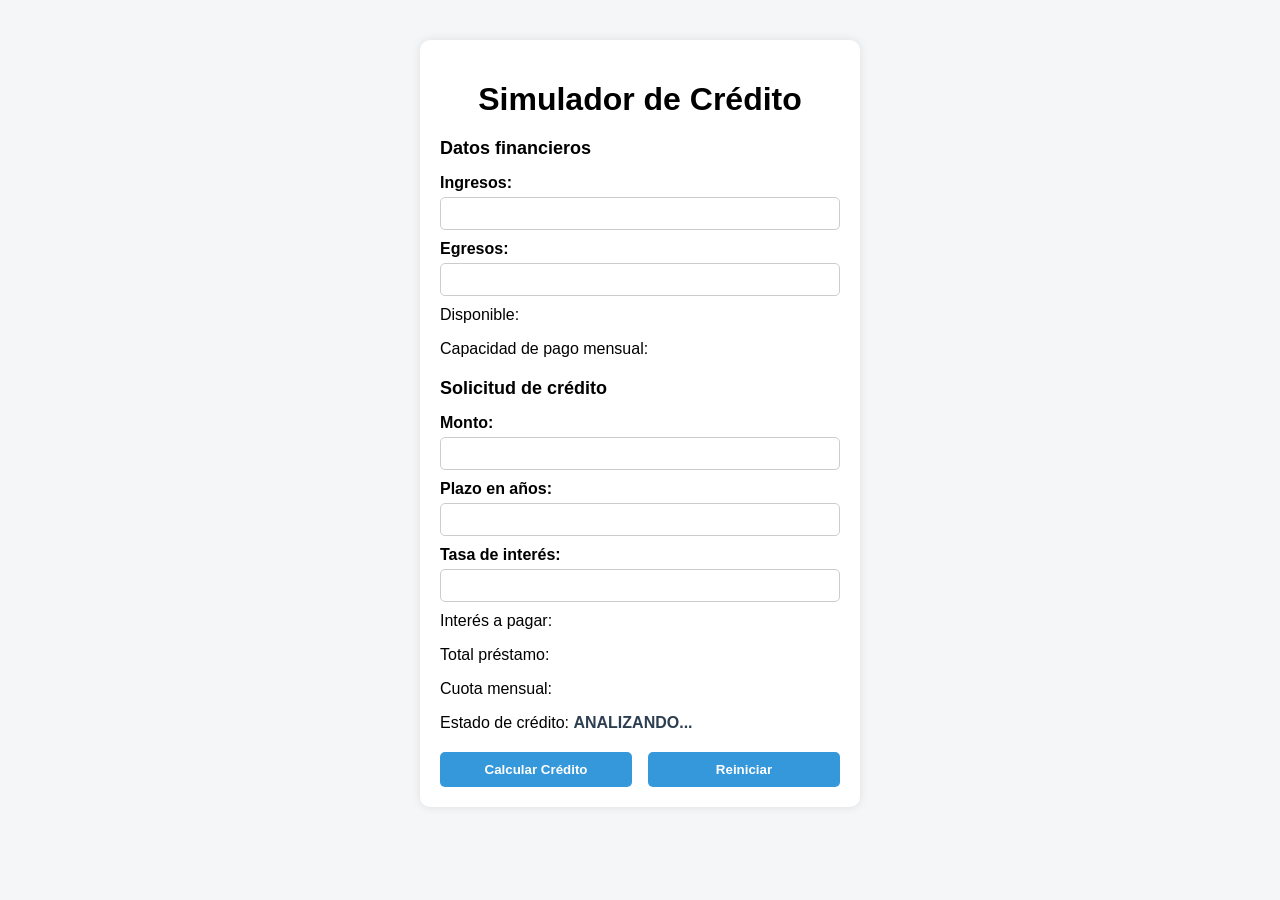
==== simulador.html @ 1bf660b7 "project start" ====
<!DOCTYPE html>
<html lang="es">
<head>
    <meta charset="UTF-8">
    <meta name="viewport" content="width=device-width, initial-scale=1.0">
    <title>Simulador de Crédito</title>
    <link rel="stylesheet" href="simulador.css">
</head>
<body>

    <div class="container">
        <h1>Simulador de Crédito</h1>

        <h2>Datos financieros</h2>
        <label for="txtIngresos">Ingresos:</label>
        <input type="text" id="txtIngresos">

        <label for="txtEgresos">Egresos:</label>
        <input type="text" id="txtEgresos">

        <p>Disponible: <span id="spnDisponible"></span></p>
        <p>Capacidad de pago mensual: <span id="spnCapacidadPago"></span></p>

        <h2>Solicitud de crédito</h2>
        <label for="txtMonto">Monto:</label>
        <input type="text" id="txtMonto">

        <label for="txtPlazo">Plazo en años:</label>
        <input type="text" id="txtPlazo">

        <label for="txtTasaInteres">Tasa de interés:</label>
        <input type="text" id="txtTasaInteres">

        <p>Interés a pagar: <span id="spnInteresPagar"></span></p>
        <p>Total préstamo: <span id="spnTotalPrestamo"></span></p>
        <p>Cuota mensual: <span id="spnCuotaMensual"></span></p>
        <p>Estado de crédito: <span id="spnEstadoCredito">ANALIZANDO...</span></p>

        <div class="buttons">
            <button id="btnCalcularCredito">Calcular Crédito</button>
            <button id="btnReiniciar">Reiniciar</button>
        </div>
    </div>

</body>
</html>
---- simulador.css ----
body {
    font-family: Arial, sans-serif;
    background-color: #f4f6f8;
    margin: 0;
    padding: 0;
}

.container {
    width: 400px;
    margin: 40px auto;
    padding: 20px;
    background-color: white;
    border-radius: 10px;
    box-shadow: 0 0 10px rgba(0,0,0,0.1);
}

h1 {
    text-align: center;
    margin-bottom: 20px;
}

h2 {
    margin-top: 20px;
    font-size: 18px;
}

label {
    display: block;
    margin-top: 10px;
    font-weight: bold;
}

input {
    width: 100%;
    padding: 8px;
    margin-top: 5px;
    border-radius: 5px;
    border: 1px solid #ccc;
    box-sizing: border-box;
}

p {
    margin-top: 10px;
}

span {
    font-weight: bold;
    color: #2c3e50;
}

.buttons {
    margin-top: 20px;
    display: flex;
    justify-content: space-between;
}

button {
    width: 48%;
    padding: 10px;
    border: none;
    border-radius: 5px;
    background-color: #3498db;
    color: white;
    font-weight: bold;
    cursor: pointer;
}

button:hover {
    background-color: #2980b9;
}
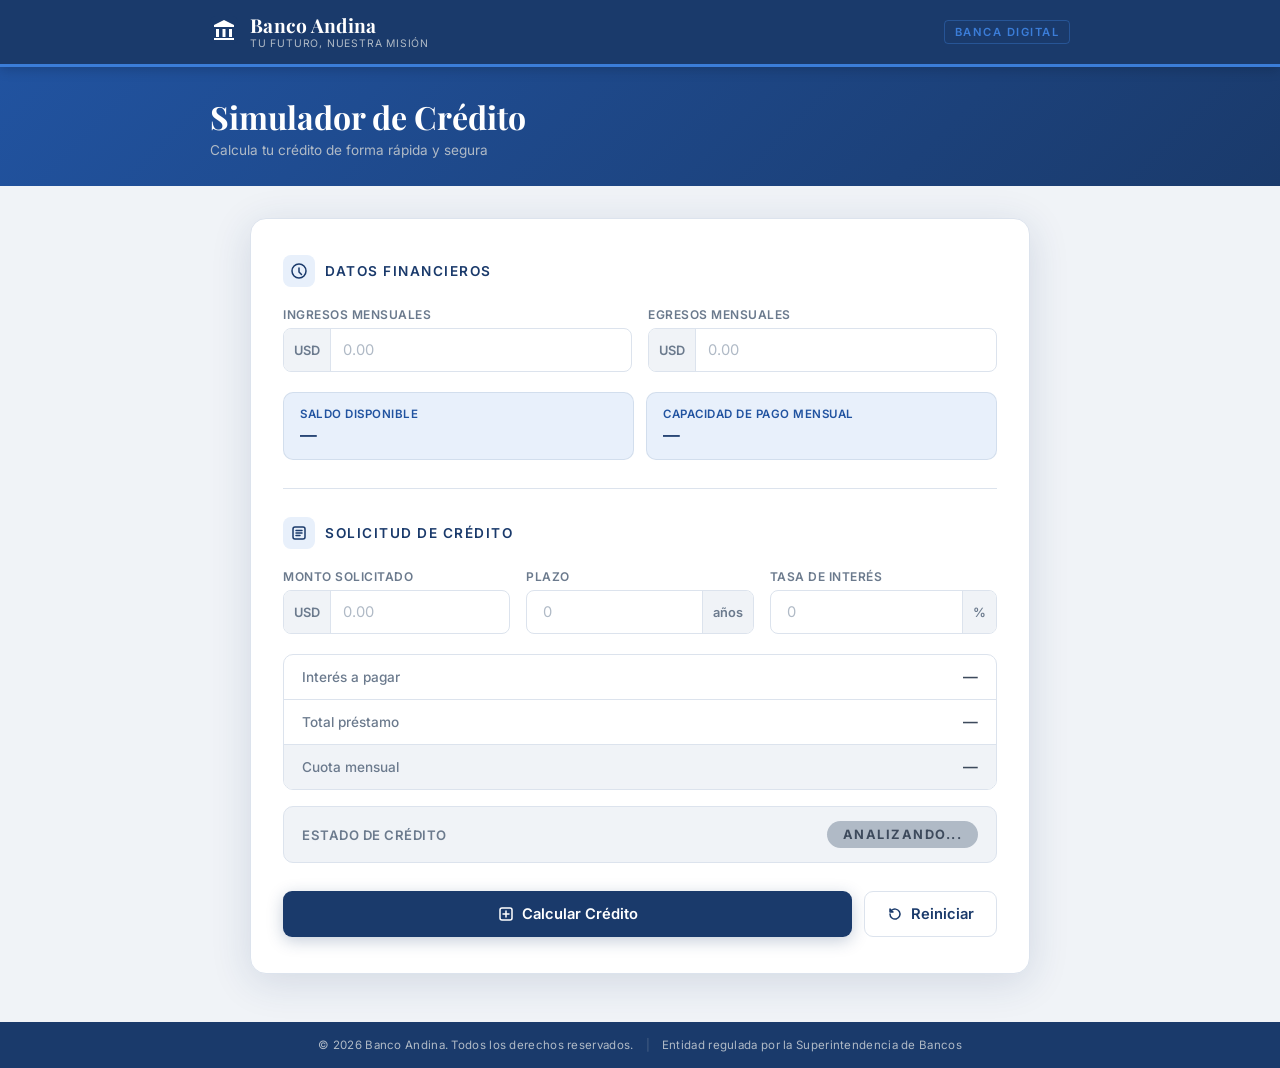
==== commit 3fcd994d: "refactor: simplify credit approval logic and enhance UI feedback for credit status" ====
--- a/simulador.html
+++ b/simulador.html
@@ -1,46 +1,186 @@
 <!DOCTYPE html>
 <html lang="es">
+
 <head>
-    <meta charset="UTF-8">
-    <meta name="viewport" content="width=device-width, initial-scale=1.0">
-    <title>Simulador de Crédito</title>
-    <link rel="stylesheet" href="simulador.css">
+  <meta charset="UTF-8">
+  <meta name="viewport" content="width=device-width, initial-scale=1.0">
+  <title>Simulador de Crédito — Banco Andina</title>
+  <link rel="stylesheet" href="simulador.css">
+  <link rel="preconnect" href="https://fonts.googleapis.com">
+  <link
+    href="https://fonts.googleapis.com/css2?family=Playfair+Display:wght@600;700&family=Inter:wght@400;500;600&display=swap"
+    rel="stylesheet">
+  <script src="funciones.js"></script>
+  <script src="simulador.js"></script>
 </head>
+
 <body>
 
+  <!-- NAVBAR -->
+  <header class="navbar">
+    <div class="navbar-inner">
+      <div class="logo">
+        <div class="logo-icono">
+          <svg width="28" height="28" viewBox="0 0 28 28" fill="none" xmlns="http://www.w3.org/2000/svg">
+            <rect width="28" height="28" rx="6" fill="#1a3a6b" />
+            <path d="M14 4L24 9V11H4V9L14 4Z" fill="white" />
+            <rect x="6" y="13" width="3" height="8" fill="white" />
+            <rect x="12.5" y="13" width="3" height="8" fill="white" />
+            <rect x="19" y="13" width="3" height="8" fill="white" />
+            <rect x="4" y="22" width="20" height="2" fill="white" />
+          </svg>
+        </div>
+        <div class="logo-texto">
+          <span class="logo-nombre">Banco Andina</span>
+          <span class="logo-slogan">Tu futuro, nuestra misión</span>
+        </div>
+      </div>
+      <div class="navbar-tag">Banca Digital</div>
+    </div>
+  </header>
+
+  <!-- HERO STRIP -->
+  <div class="hero-strip">
+    <div class="hero-inner">
+      <span class="hero-titulo">Simulador de Crédito</span>
+      <span class="hero-desc">Calcula tu crédito de forma rápida y segura</span>
+    </div>
+  </div>
+
+  <!-- CONTENIDO PRINCIPAL -->
+  <main class="main">
     <div class="container">
-        <h1>Simulador de Crédito</h1>
 
-        <h2>Datos financieros</h2>
-        <label for="txtIngresos">Ingresos:</label>
-        <input type="text" id="txtIngresos">
+      <!-- SECCIÓN 1: DATOS FINANCIEROS -->
+      <section class="seccion">
+        <div class="seccion-header">
+          <div class="seccion-icono">
+            <svg width="16" height="16" viewBox="0 0 16 16" fill="none">
+              <circle cx="8" cy="8" r="7" stroke="#1a3a6b" stroke-width="1.5" />
+              <path d="M8 5v4l2.5 2.5" stroke="#1a3a6b" stroke-width="1.5" stroke-linecap="round" />
+            </svg>
+          </div>
+          <h2>Datos Financieros</h2>
+        </div>
 
-        <label for="txtEgresos">Egresos:</label>
-        <input type="text" id="txtEgresos">
+        <div class="campo-grupo">
+          <div class="campo">
+            <label for="txtIngresos">Ingresos Mensuales</label>
+            <div class="input-wrap">
+              <span class="input-prefix">USD</span>
+              <input type="text" id="txtIngresos" placeholder="0.00">
+            </div>
+          </div>
+          <div class="campo">
+            <label for="txtEgresos">Egresos Mensuales</label>
+            <div class="input-wrap">
+              <span class="input-prefix">USD</span>
+              <input type="text" id="txtEgresos" placeholder="0.00">
+            </div>
+          </div>
+        </div>
 
-        <p>Disponible: <span id="spnDisponible"></span></p>
-        <p>Capacidad de pago mensual: <span id="spnCapacidadPago"></span></p>
+        <div class="resultado-grid">
+          <div class="resultado-card">
+            <span class="resultado-label">Saldo Disponible</span>
+            <span class="resultado-valor" id="spnDisponible">—</span>
+          </div>
+          <div class="resultado-card">
+            <span class="resultado-label">Capacidad de Pago Mensual</span>
+            <span class="resultado-valor" id="spnCapacidadPago">—</span>
+          </div>
+        </div>
+      </section>
 
-        <h2>Solicitud de crédito</h2>
-        <label for="txtMonto">Monto:</label>
-        <input type="text" id="txtMonto">
+      <div class="separador"></div>
 
-        <label for="txtPlazo">Plazo en años:</label>
-        <input type="text" id="txtPlazo">
+      <!-- SECCIÓN 2: SOLICITUD -->
+      <section class="seccion">
+        <div class="seccion-header">
+          <div class="seccion-icono">
+            <svg width="16" height="16" viewBox="0 0 16 16" fill="none">
+              <rect x="2" y="2" width="12" height="12" rx="2" stroke="#1a3a6b" stroke-width="1.5" />
+              <path d="M5 8h6M5 5.5h6M5 10.5h4" stroke="#1a3a6b" stroke-width="1.5" stroke-linecap="round" />
+            </svg>
+          </div>
+          <h2>Solicitud de Crédito</h2>
+        </div>
 
-        <label for="txtTasaInteres">Tasa de interés:</label>
-        <input type="text" id="txtTasaInteres">
+        <div class="campo-grupo tres-col">
+          <div class="campo">
+            <label for="txtMonto">Monto Solicitado</label>
+            <div class="input-wrap">
+              <span class="input-prefix">USD</span>
+              <input type="text" id="txtMonto" placeholder="0.00">
+            </div>
+          </div>
+          <div class="campo">
+            <label for="txtPlazo">Plazo</label>
+            <div class="input-wrap">
+              <input type="text" id="txtPlazo" placeholder="0" style="padding-left:16px">
+              <span class="input-suffix">años</span>
+            </div>
+          </div>
+          <div class="campo">
+            <label for="txtTasaInteres">Tasa de Interés</label>
+            <div class="input-wrap">
+              <input type="text" id="txtTasaInteres" placeholder="0" style="padding-left:16px">
+              <span class="input-suffix">%</span>
+            </div>
+          </div>
+        </div>
 
-        <p>Interés a pagar: <span id="spnInteresPagar"></span></p>
-        <p>Total préstamo: <span id="spnTotalPrestamo"></span></p>
-        <p>Cuota mensual: <span id="spnCuotaMensual"></span></p>
-        <p>Estado de crédito: <span id="spnEstadoCredito">ANALIZANDO...</span></p>
+        <!-- RESULTADOS -->
+        <div class="tabla-resultados">
+          <div class="tabla-fila">
+            <span class="tabla-label">Interés a pagar</span>
+            <span class="tabla-valor" id="spnInteresPagar">—</span>
+          </div>
+          <div class="tabla-fila">
+            <span class="tabla-label">Total préstamo</span>
+            <span class="tabla-valor" id="spnTotalPrestamo">—</span>
+          </div>
+          <div class="tabla-fila">
+            <span class="tabla-label">Cuota mensual</span>
+            <span class="tabla-valor" id="spnCuotaMensual">—</span>
+          </div>
+        </div>
 
-        <div class="buttons">
-            <button id="btnCalcularCredito">Calcular Crédito</button>
-            <button id="btnReiniciar">Reiniciar</button>
+        <!-- ESTADO CRÉDITO -->
+        <div class="estado-wrap">
+          <span class="estado-label">Estado de crédito</span>
+          <span class="estado-badge" id="spnEstadoCredito">ANALIZANDO...</span>
         </div>
+      </section>
+
+      <!-- BOTONES -->
+      <div class="buttons">
+        <button onclick="calculate()" id="btnCalcularCredito" class="btn-primario">
+          <svg width="16" height="16" viewBox="0 0 16 16" fill="none">
+            <rect x="2" y="2" width="12" height="12" rx="2" stroke="white" stroke-width="1.5" />
+            <path d="M5 8h6M8 5v6" stroke="white" stroke-width="1.5" stroke-linecap="round" />
+          </svg>
+          Calcular Crédito
+        </button>
+        <button id="btnReiniciar" class="btn-secundario">
+          <svg width="16" height="16" viewBox="0 0 16 16" fill="none">
+            <path d="M3 8a5 5 0 1 0 1.5-3.5L3 3v3h3L4.5 4.5" stroke="#1a3a6b" stroke-width="1.5" stroke-linecap="round"
+              stroke-linejoin="round" />
+          </svg>
+          Reiniciar
+        </button>
+      </div>
+
     </div>
+  </main>
+
+  <!-- FOOTER -->
+  <footer class="footer">
+    <span>© 2026 Banco Andina. Todos los derechos reservados.</span>
+    <span class="footer-sep">|</span>
+    <span>Entidad regulada por la Superintendencia de Bancos</span>
+  </footer>
 
 </body>
+
 </html>
--- a/simulador.css
+++ b/simulador.css
@@ -1,70 +1,488 @@
+@import url('https://fonts.googleapis.com/css2?family=Playfair+Display:wght@600;700&family=Inter:wght@400;500;600&display=swap');
+
+:root {
+  --azul-oscuro:   #1a3a6b;
+  --azul-medio:    #2153a0;
+  --azul-claro:    #3b7dd8;
+  --azul-suave:    #e8f0fb;
+  --plomo-oscuro:  #3d4a5c;
+  --plomo-medio:   #6b7a8d;
+  --plomo-claro:   #b0bac6;
+  --plomo-suave:   #f0f3f7;
+  --blanco:        #ffffff;
+  --borde:         #dce3ed;
+  --verde:         #0e7f4f;
+  --verde-bg:      #e6f6ee;
+  --rojo:          #b91c1c;
+  --rojo-bg:       #fde8e8;
+  --sombra:        0 4px 24px rgba(26,58,107,0.10);
+  --sombra-lg:     0 8px 40px rgba(26,58,107,0.14);
+}
+
+*, *::before, *::after {
+  box-sizing: border-box;
+  margin: 0;
+  padding: 0;
+}
+
+html { font-size: 16px; }
+
 body {
-    font-family: Arial, sans-serif;
-    background-color: #f4f6f8;
-    margin: 0;
-    padding: 0;
+  font-family: 'Inter', sans-serif;
+  background-color: var(--plomo-suave);
+  color: var(--plomo-oscuro);
+  min-height: 100vh;
+  display: flex;
+  flex-direction: column;
+}
+
+/* ── NAVBAR ── */
+.navbar {
+  background: var(--azul-oscuro);
+  border-bottom: 3px solid var(--azul-claro);
+  padding: 0 24px;
+  position: sticky;
+  top: 0;
+  z-index: 100;
+  box-shadow: 0 2px 12px rgba(0,0,0,0.2);
+}
+
+.navbar-inner {
+  max-width: 860px;
+  margin: 0 auto;
+  height: 64px;
+  display: flex;
+  align-items: center;
+  justify-content: space-between;
+}
+
+.logo {
+  display: flex;
+  align-items: center;
+  gap: 12px;
+}
+
+.logo-icono {
+  flex-shrink: 0;
+}
+
+.logo-texto {
+  display: flex;
+  flex-direction: column;
+}
+
+.logo-nombre {
+  font-family: 'Playfair Display', serif;
+  font-size: 1.2rem;
+  font-weight: 700;
+  color: var(--blanco);
+  letter-spacing: 0.3px;
+  line-height: 1.2;
+}
+
+.logo-slogan {
+  font-size: 0.65rem;
+  color: var(--plomo-claro);
+  letter-spacing: 0.8px;
+  text-transform: uppercase;
+}
+
+.navbar-tag {
+  font-size: 0.7rem;
+  font-weight: 600;
+  letter-spacing: 1.5px;
+  text-transform: uppercase;
+  color: var(--azul-claro);
+  border: 1px solid rgba(59,125,216,0.4);
+  border-radius: 4px;
+  padding: 4px 10px;
+}
+
+/* ── HERO STRIP ── */
+.hero-strip {
+  background: linear-gradient(135deg, var(--azul-medio) 0%, var(--azul-oscuro) 100%);
+  padding: 28px 24px;
+}
+
+.hero-inner {
+  max-width: 860px;
+  margin: 0 auto;
+  display: flex;
+  flex-direction: column;
+  gap: 4px;
+}
+
+.hero-titulo {
+  font-family: 'Playfair Display', serif;
+  font-size: clamp(1.4rem, 4vw, 2rem);
+  font-weight: 700;
+  color: var(--blanco);
+}
+
+.hero-desc {
+  font-size: 0.85rem;
+  color: var(--plomo-claro);
+}
+
+/* ── MAIN ── */
+.main {
+  flex: 1;
+  padding: 32px 16px 48px;
 }
 
 .container {
-    width: 400px;
-    margin: 40px auto;
-    padding: 20px;
-    background-color: white;
-    border-radius: 10px;
-    box-shadow: 0 0 10px rgba(0,0,0,0.1);
-}
-
-h1 {
-    text-align: center;
-    margin-bottom: 20px;
+  background: var(--blanco);
+  border: 1px solid var(--borde);
+  border-radius: 16px;
+  padding: 36px 32px;
+  max-width: 780px;
+  margin: 0 auto;
+  box-shadow: var(--sombra-lg);
+}
+
+/* ── SECCIONES ── */
+.seccion {
+  margin-bottom: 8px;
+}
+
+.seccion-header {
+  display: flex;
+  align-items: center;
+  gap: 10px;
+  margin-bottom: 20px;
+}
+
+.seccion-icono {
+  width: 32px;
+  height: 32px;
+  background: var(--azul-suave);
+  border-radius: 8px;
+  display: flex;
+  align-items: center;
+  justify-content: center;
+  flex-shrink: 0;
 }
 
 h2 {
-    margin-top: 20px;
-    font-size: 18px;
+  font-family: 'Inter', sans-serif;
+  font-size: 0.85rem;
+  font-weight: 600;
+  color: var(--azul-oscuro);
+  letter-spacing: 1.5px;
+  text-transform: uppercase;
+}
+
+.separador {
+  height: 1px;
+  background: var(--borde);
+  margin: 28px 0;
+}
+
+/* ── CAMPOS ── */
+.campo-grupo {
+  display: grid;
+  grid-template-columns: 1fr 1fr;
+  gap: 16px;
+  margin-bottom: 20px;
+}
+
+.campo-grupo.tres-col {
+  grid-template-columns: 1fr 1fr 1fr;
+}
+
+.campo {
+  display: flex;
+  flex-direction: column;
+  gap: 6px;
 }
 
 label {
-    display: block;
-    margin-top: 10px;
-    font-weight: bold;
+  font-size: 0.75rem;
+  font-weight: 600;
+  color: var(--plomo-medio);
+  letter-spacing: 0.5px;
+  text-transform: uppercase;
+}
+
+.input-wrap {
+  display: flex;
+  align-items: center;
+  border: 1.5px solid var(--borde);
+  border-radius: 8px;
+  overflow: hidden;
+  transition: border-color 0.2s, box-shadow 0.2s;
+  background: var(--blanco);
+}
+
+.input-wrap:focus-within {
+  border-color: var(--azul-claro);
+  box-shadow: 0 0 0 3px rgba(59,125,216,0.12);
+}
+
+.input-prefix, .input-suffix {
+  padding: 0 10px;
+  font-size: 0.8rem;
+  font-weight: 600;
+  color: var(--plomo-medio);
+  background: var(--plomo-suave);
+  height: 42px;
+  display: flex;
+  align-items: center;
+  border-right: 1px solid var(--borde);
+  white-space: nowrap;
+  flex-shrink: 0;
+}
+
+.input-suffix {
+  border-right: none;
+  border-left: 1px solid var(--borde);
 }
 
 input {
+  flex: 1;
+  border: none;
+  outline: none;
+  padding: 0 12px;
+  height: 42px;
+  font-family: 'Inter', sans-serif;
+  font-size: 0.92rem;
+  color: var(--plomo-oscuro);
+  background: transparent;
+  width: 100%;
+  min-width: 0;
+}
+
+input::placeholder {
+  color: var(--plomo-claro);
+}
+
+/* ── RESULTADO CARDS ── */
+.resultado-grid {
+  display: grid;
+  grid-template-columns: 1fr 1fr;
+  gap: 12px;
+}
+
+.resultado-card {
+  background: var(--azul-suave);
+  border: 1px solid rgba(26,58,107,0.1);
+  border-radius: 10px;
+  padding: 14px 16px;
+  display: flex;
+  flex-direction: column;
+  gap: 4px;
+}
+
+.resultado-label {
+  font-size: 0.72rem;
+  font-weight: 600;
+  color: var(--azul-medio);
+  text-transform: uppercase;
+  letter-spacing: 0.5px;
+}
+
+.resultado-valor {
+  font-size: 1.05rem;
+  font-weight: 600;
+  color: var(--azul-oscuro);
+}
+
+/* ── TABLA RESULTADOS ── */
+.tabla-resultados {
+  border: 1px solid var(--borde);
+  border-radius: 10px;
+  overflow: hidden;
+  margin-bottom: 16px;
+}
+
+.tabla-fila {
+  display: flex;
+  justify-content: space-between;
+  align-items: center;
+  padding: 13px 18px;
+  border-bottom: 1px solid var(--borde);
+}
+
+.tabla-fila:last-child {
+  border-bottom: none;
+  background: var(--plomo-suave);
+}
+
+.tabla-label {
+  font-size: 0.85rem;
+  color: var(--plomo-medio);
+  font-weight: 500;
+}
+
+.tabla-valor {
+  font-size: 0.92rem;
+  font-weight: 600;
+  color: var(--plomo-oscuro);
+}
+
+/* ── ESTADO CRÉDITO ── */
+.estado-wrap {
+  display: flex;
+  align-items: center;
+  justify-content: space-between;
+  background: var(--plomo-suave);
+  border: 1px solid var(--borde);
+  border-radius: 10px;
+  padding: 14px 18px;
+  margin-bottom: 28px;
+}
+
+.estado-label {
+  font-size: 0.82rem;
+  font-weight: 600;
+  color: var(--plomo-medio);
+  text-transform: uppercase;
+  letter-spacing: 0.5px;
+}
+
+.estado-badge {
+  font-size: 0.8rem;
+  font-weight: 700;
+  letter-spacing: 1.5px;
+  padding: 6px 16px;
+  border-radius: 20px;
+  background: var(--plomo-claro);
+  color: var(--plomo-oscuro);
+  transition: background 0.3s, color 0.3s;
+}
+
+/* Estados dinámicos — aplícalos desde JS si quieres */
+.estado-badge.aprobado {
+  background: var(--verde-bg);
+  color: var(--verde);
+}
+
+.estado-badge.rechazado {
+  background: var(--rojo-bg);
+  color: var(--rojo);
+}
+
+/* ── BOTONES ── */
+.buttons {
+  display: flex;
+  gap: 12px;
+}
+
+.btn-primario {
+  flex: 1;
+  display: flex;
+  align-items: center;
+  justify-content: center;
+  gap: 8px;
+  padding: 13px 20px;
+  background: var(--azul-oscuro);
+  color: var(--blanco);
+  border: none;
+  border-radius: 9px;
+  font-family: 'Inter', sans-serif;
+  font-size: 0.92rem;
+  font-weight: 600;
+  cursor: pointer;
+  transition: background 0.2s, transform 0.1s, box-shadow 0.2s;
+  box-shadow: 0 4px 16px rgba(26,58,107,0.25);
+}
+
+.btn-primario:hover {
+  background: var(--azul-medio);
+  box-shadow: 0 6px 20px rgba(26,58,107,0.35);
+  transform: translateY(-1px);
+}
+
+.btn-primario:active {
+  transform: translateY(1px);
+}
+
+.btn-secundario {
+  display: flex;
+  align-items: center;
+  justify-content: center;
+  gap: 8px;
+  padding: 13px 22px;
+  background: var(--blanco);
+  color: var(--azul-oscuro);
+  border: 1.5px solid var(--borde);
+  border-radius: 9px;
+  font-family: 'Inter', sans-serif;
+  font-size: 0.92rem;
+  font-weight: 600;
+  cursor: pointer;
+  transition: background 0.2s, border-color 0.2s;
+}
+
+.btn-secundario:hover {
+  background: var(--azul-suave);
+  border-color: var(--azul-claro);
+}
+
+/* ── FOOTER ── */
+.footer {
+  background: var(--azul-oscuro);
+  color: var(--plomo-claro);
+  text-align: center;
+  padding: 16px 24px;
+  font-size: 0.72rem;
+  letter-spacing: 0.3px;
+  display: flex;
+  justify-content: center;
+  align-items: center;
+  gap: 12px;
+  flex-wrap: wrap;
+}
+
+.footer-sep {
+  opacity: 0.3;
+}
+
+/* ── RESPONSIVE ── */
+@media (max-width: 640px) {
+  .container {
+    padding: 24px 18px;
+    border-radius: 12px;
+  }
+
+  .campo-grupo,
+  .campo-grupo.tres-col {
+    grid-template-columns: 1fr;
+  }
+
+  .resultado-grid {
+    grid-template-columns: 1fr;
+  }
+
+  .buttons {
+    flex-direction: column;
+  }
+
+  .btn-secundario {
     width: 100%;
-    padding: 8px;
-    margin-top: 5px;
-    border-radius: 5px;
-    border: 1px solid #ccc;
-    box-sizing: border-box;
-}
-
-p {
-    margin-top: 10px;
-}
-
-span {
-    font-weight: bold;
-    color: #2c3e50;
-}
-
-.buttons {
-    margin-top: 20px;
-    display: flex;
-    justify-content: space-between;
-}
-
-button {
-    width: 48%;
-    padding: 10px;
-    border: none;
-    border-radius: 5px;
-    background-color: #3498db;
-    color: white;
-    font-weight: bold;
-    cursor: pointer;
-}
-
-button:hover {
-    background-color: #2980b9;
+  }
+
+  .navbar-tag {
+    display: none;
+  }
+
+  .logo-slogan {
+    display: none;
+  }
+
+  .estado-wrap {
+    flex-direction: column;
+    align-items: flex-start;
+    gap: 10px;
+  }
+}
+
+@media (max-width: 400px) {
+  .hero-strip {
+    padding: 20px 16px;
+  }
+
+  .navbar {
+    padding: 0 16px;
+  }
 }
